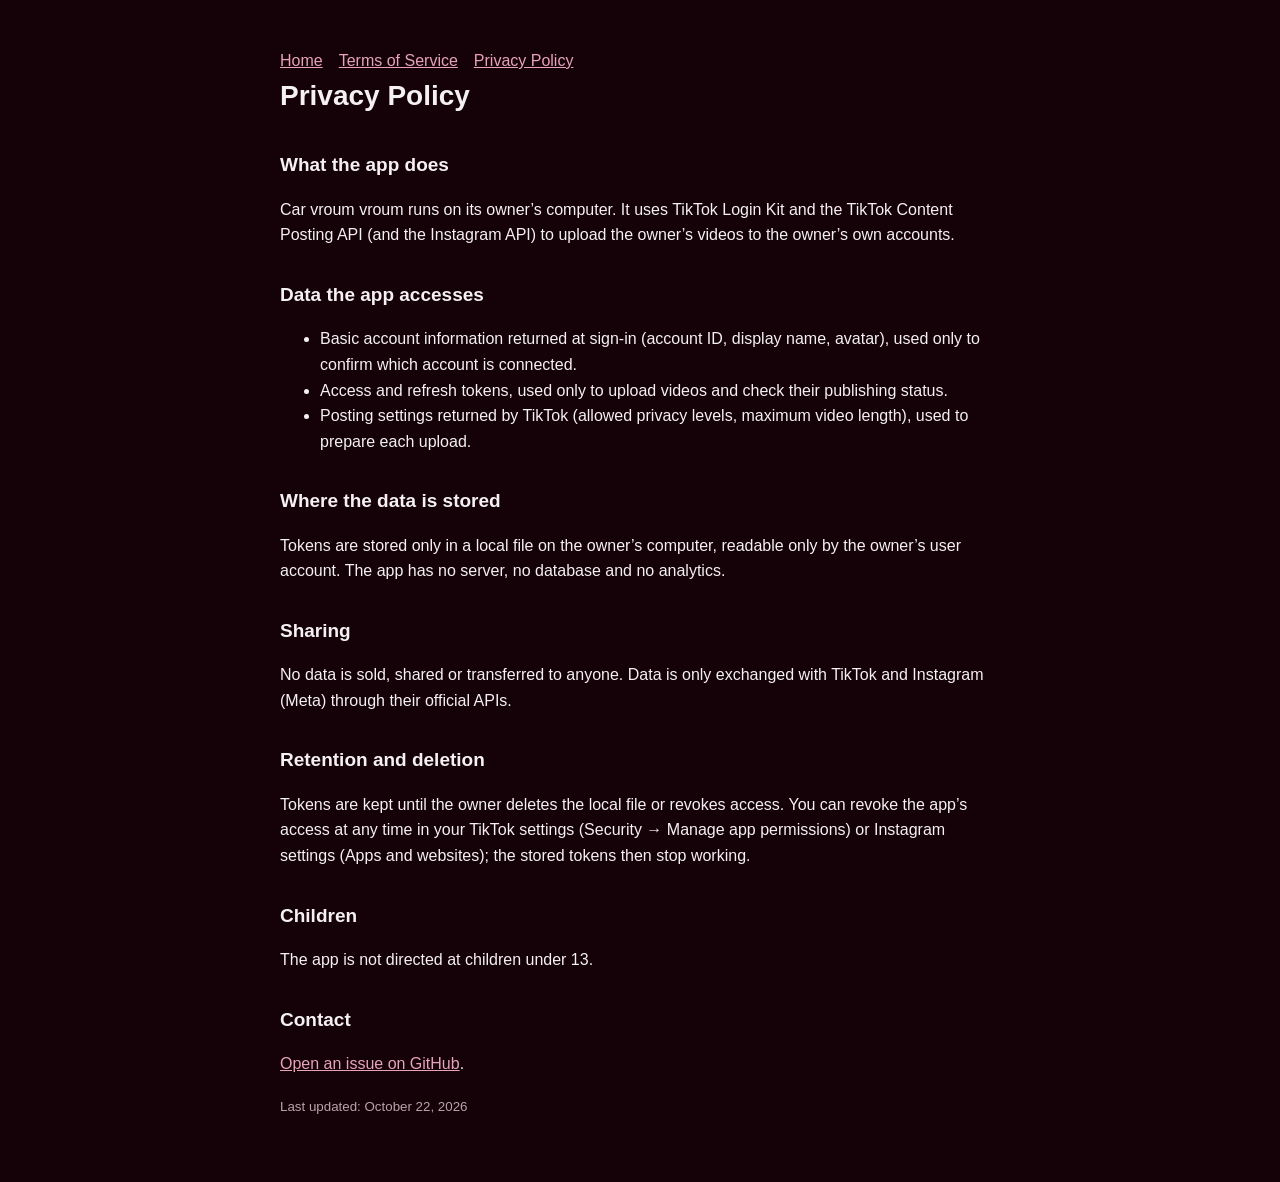
==== privacy.html @ 0a27bf1a "Site Car vroum vroum : accueil, CGU, confidentialité Co-Authored-By: Claude Opus 5.5 <noreply@anthro" ====
<!doctype html><html lang="en"><head><meta charset="utf-8"><meta name="viewport" content="width=device-width,initial-scale=1">
<title>Privacy Policy · Car vroum vroum</title><link rel="stylesheet" href="style.css"></head><body><main>
<nav><a href="index.html">Home</a><a href="terms.html">Terms of Service</a><a href="privacy.html">Privacy Policy</a></nav>
<h1>Privacy Policy</h1>
<h2>What the app does</h2><p>Car vroum vroum runs on its owner’s computer. It uses TikTok Login Kit and the TikTok Content Posting API (and the Instagram API) to upload the owner’s videos to the owner’s own accounts.</p>
<h2>Data the app accesses</h2><ul>
<li>Basic account information returned at sign-in (account ID, display name, avatar), used only to confirm which account is connected.</li>
<li>Access and refresh tokens, used only to upload videos and check their publishing status.</li>
<li>Posting settings returned by TikTok (allowed privacy levels, maximum video length), used to prepare each upload.</li></ul>
<h2>Where the data is stored</h2><p>Tokens are stored only in a local file on the owner’s computer, readable only by the owner’s user account. The app has no server, no database and no analytics.</p>
<h2>Sharing</h2><p>No data is sold, shared or transferred to anyone. Data is only exchanged with TikTok and Instagram (Meta) through their official APIs.</p>
<h2>Retention and deletion</h2><p>Tokens are kept until the owner deletes the local file or revokes access. You can revoke the app’s access at any time in your TikTok settings (Security → Manage app permissions) or Instagram settings (Apps and websites); the stored tokens then stop working.</p>
<h2>Children</h2><p>The app is not directed at children under 13.</p>
<h2>Contact</h2><p><a href="https://github.com/akugoat/car-vroum-vroum-site/issues">Open an issue on GitHub</a>.</p>
<p><small>Last updated: October 22, 2026</small></p></main></body></html>
---- style.css ----
body{margin:0;background:#140208;color:#f5f0f2;font:16px/1.6 -apple-system,BlinkMacSystemFont,"Segoe UI",sans-serif}
main{max-width:720px;margin:0 auto;padding:48px 16px}
h1{font-size:28px;margin:0 0 8px}h2{font-size:19px;margin-top:32px}
a{color:#e8a3b8}nav a{margin-right:16px}small{color:#b9a3ab}
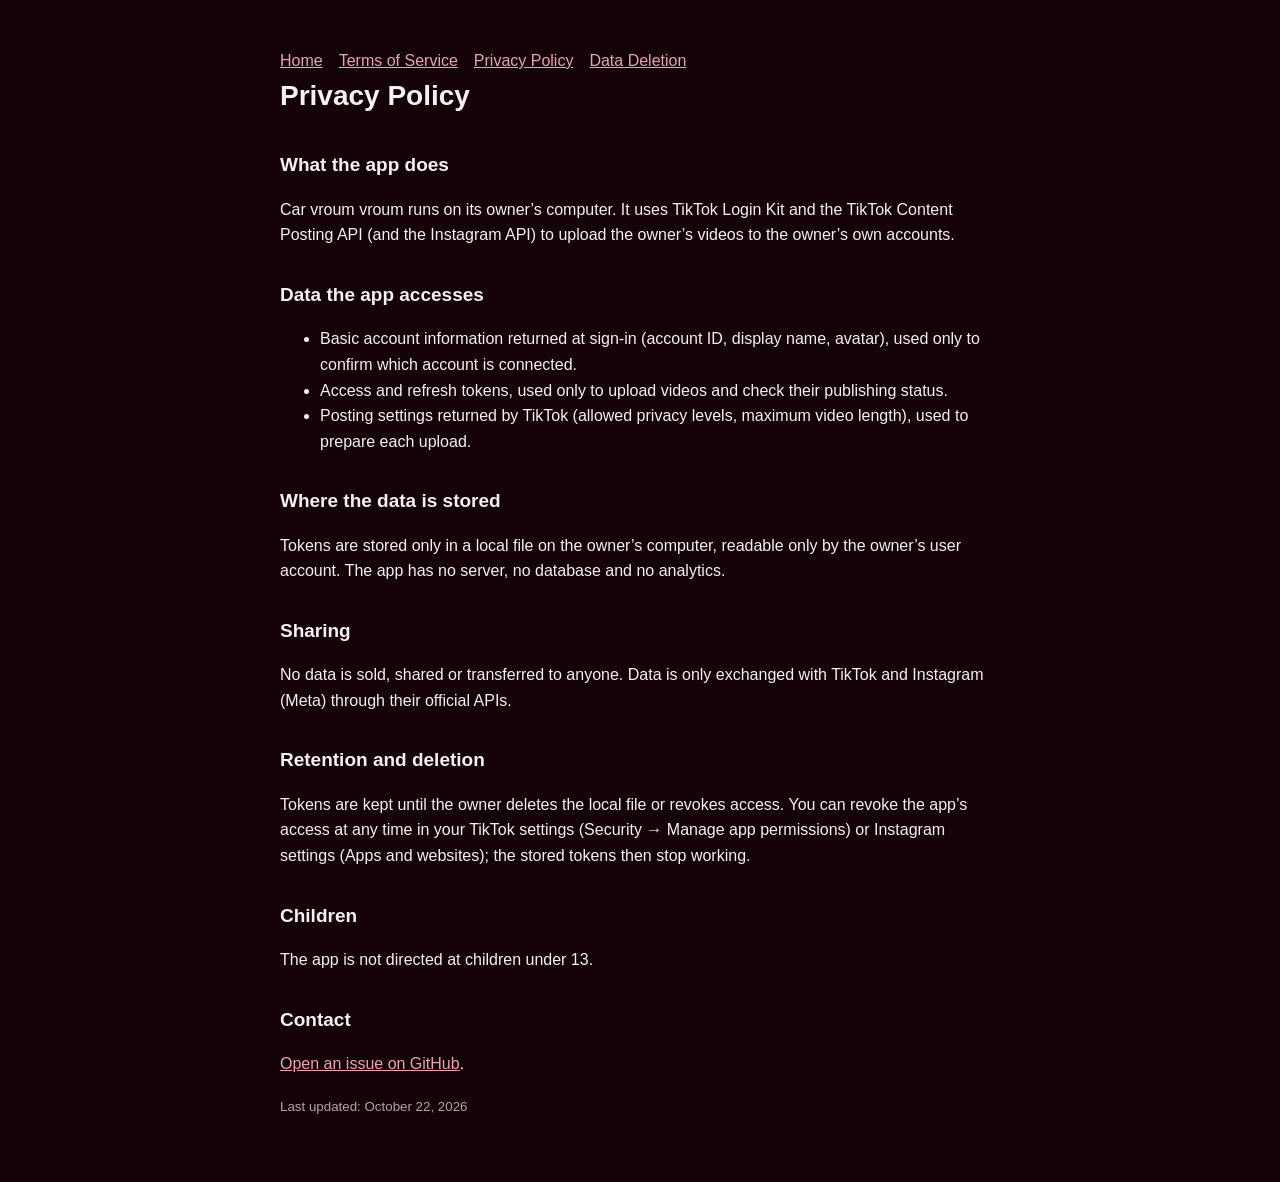
==== commit 84b7b6ab: "Page suppression des données (Meta) Co-Authored-By: Claude Opus 5.5 <noreply@anthropic.com>" ====
--- a/privacy.html
+++ b/privacy.html
@@ -1,6 +1,6 @@
 <!doctype html><html lang="en"><head><meta charset="utf-8"><meta name="viewport" content="width=device-width,initial-scale=1">
 <title>Privacy Policy · Car vroum vroum</title><link rel="stylesheet" href="style.css"></head><body><main>
-<nav><a href="index.html">Home</a><a href="terms.html">Terms of Service</a><a href="privacy.html">Privacy Policy</a></nav>
+<nav><a href="index.html">Home</a><a href="terms.html">Terms of Service</a><a href="privacy.html">Privacy Policy</a><a href="data-deletion.html">Data Deletion</a></nav>
 <h1>Privacy Policy</h1>
 <h2>What the app does</h2><p>Car vroum vroum runs on its owner’s computer. It uses TikTok Login Kit and the TikTok Content Posting API (and the Instagram API) to upload the owner’s videos to the owner’s own accounts.</p>
 <h2>Data the app accesses</h2><ul>
